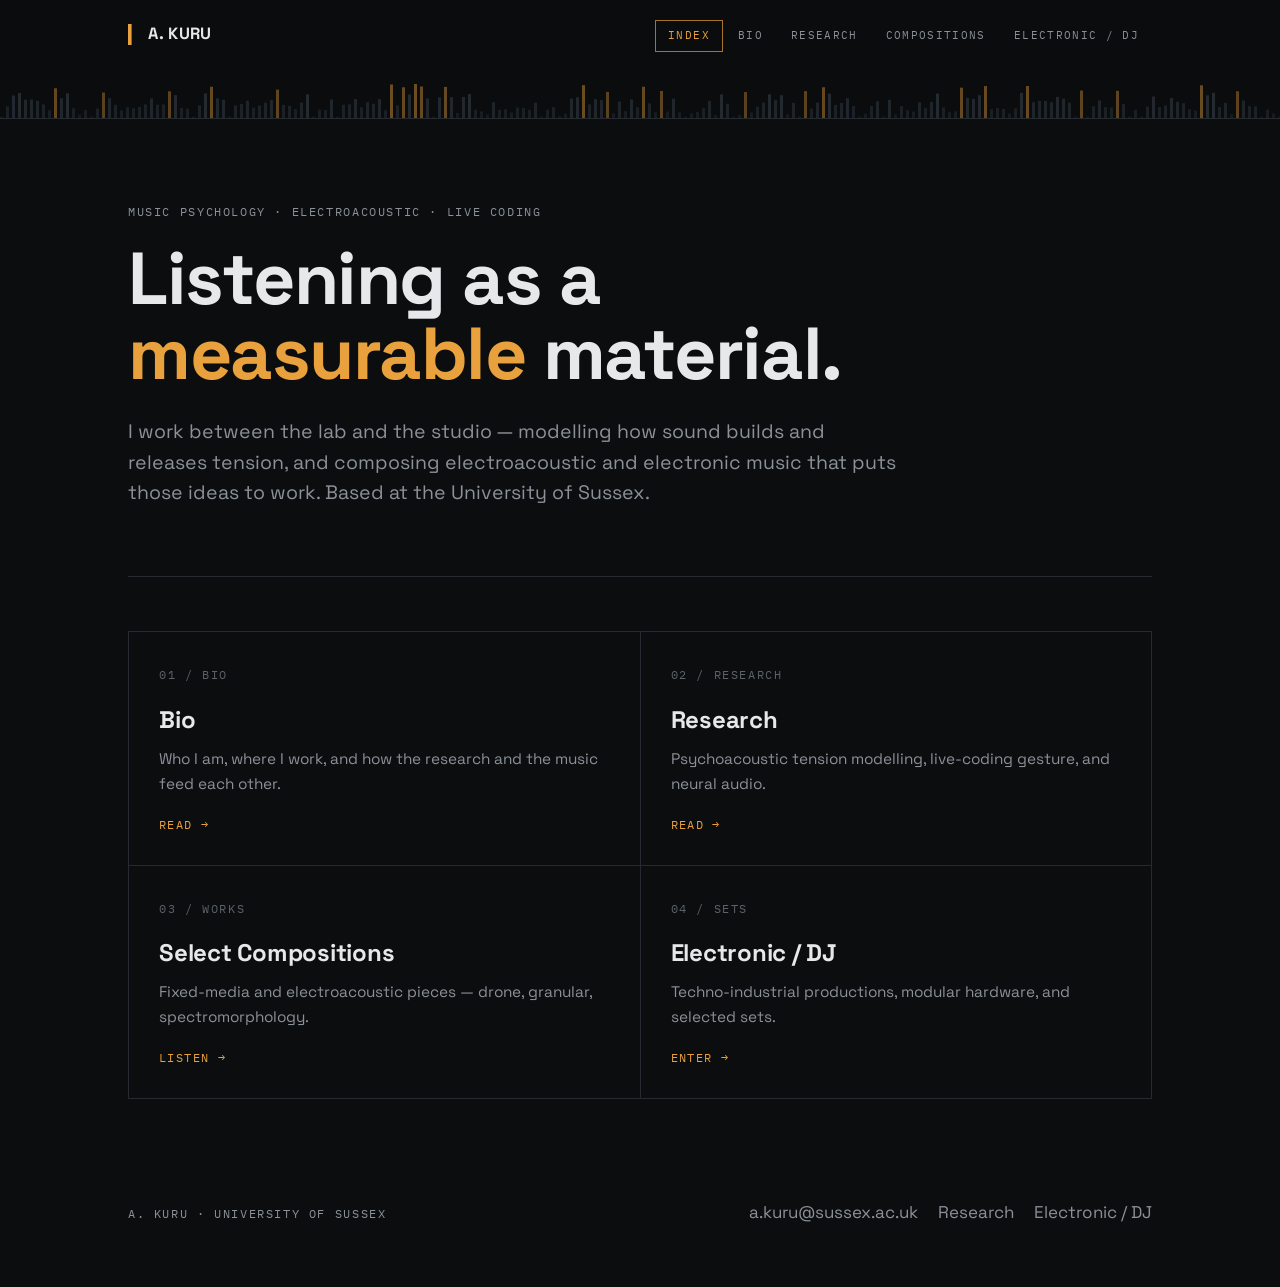
==== index.html @ d9a3c127 "Add files via upload" ====
<!doctype html>
<html lang="en">
<head>
<meta charset="utf-8">
<meta name="viewport" content="width=device-width, initial-scale=1">
<title>A. Kuru — Music Researcher · Composer</title>
<meta name="description" content="Research at the intersection of music psychology, electroacoustic composition, and live coding.">
<link rel="preconnect" href="https://fonts.googleapis.com">
<link rel="preconnect" href="https://fonts.gstatic.com" crossorigin>
<link href="https://fonts.googleapis.com/css2?family=Space+Grotesk:wght@400;500;600;700&family=IBM+Plex+Mono:wght@400;500&display=swap" rel="stylesheet">
<link rel="stylesheet" href="style.css">
</head>
<body>

<header class="site-head">
  <div class="head-inner">
    <div class="brand"><a href="index.html"><span class="tick">&#9613;</span> A. KURU</a></div>
    <nav class="primary">
      <a href="index.html" aria-current="page">Index</a>
      <a href="bio.html">Bio</a>
      <a href="research.html">Research</a>
      <a href="compositions.html">Compositions</a>
      <a href="electronic.html">Electronic / DJ</a>
    </nav>
  </div>
  <canvas class="spectrum" aria-hidden="true"></canvas>
</header>

<main class="wrap">

  <section class="hero">
    <p class="eyebrow mono">Music psychology · Electroacoustic · Live coding</p>
    <h1>Listening as a<br><span class="amber">measurable</span> material.</h1>
    <p class="lede">I work between the lab and the studio — modelling how sound
      builds and releases tension, and composing electroacoustic and electronic
      music that puts those ideas to work. Based at the University of Sussex.</p>
  </section>

  <section class="block" aria-label="Sections">
    <div class="cards">

      <a class="card" href="bio.html">
        <span class="idx mono">01 / Bio</span>
        <h3>Bio</h3>
        <p>Who I am, where I work, and how the research and the music feed each other.</p>
        <span class="go">Read &rarr;</span>
      </a>

      <a class="card" href="research.html">
        <span class="idx mono">02 / Research</span>
        <h3>Research</h3>
        <p>Psychoacoustic tension modelling, live-coding gesture, and neural audio.</p>
        <span class="go">Read &rarr;</span>
      </a>

      <a class="card" href="compositions.html">
        <span class="idx mono">03 / Works</span>
        <h3>Select Compositions</h3>
        <p>Fixed-media and electroacoustic pieces — drone, granular, spectromorphology.</p>
        <span class="go">Listen &rarr;</span>
      </a>

      <a class="card" href="electronic.html">
        <span class="idx mono">04 / Sets</span>
        <h3>Electronic / DJ</h3>
        <p>Techno-industrial productions, modular hardware, and selected sets.</p>
        <span class="go">Enter &rarr;</span>
      </a>

    </div>
  </section>

</main>

<footer class="site-foot">
  <div class="wrap foot-inner">
    <div class="mono">A. Kuru &middot; University of Sussex</div>
    <div class="foot-contact">
      <a href="mailto:a.kuru@sussex.ac.uk">a.kuru@sussex.ac.uk</a>
      <a href="research.html">Research</a>
      <a href="electronic.html">Electronic / DJ</a>
    </div>
  </div>
</footer>

<script src="script.js"></script>
</body>
</html>
---- style.css ----
/* ============================================================
   Shared styles — cold graphite + sodium-amber industrial
   Display/body: Space Grotesk · Data/labels/nav: IBM Plex Mono
   ============================================================ */

:root {
  --bg:      #0c0d0f;
  --bg-2:    #111316;
  --panel:   #15181c;
  --line:    #262a30;
  --line-2:  #34393f;
  --text:    #e7e8ea;
  --muted:   #8b9198;
  --faint:   #5c626a;
  --accent:  #e8a13c;   /* sodium-vapour amber */
  --accent-d:#a9722a;
  --steel:   #7d97a8;   /* cold secondary, used sparingly */
  --maxw:    1080px;
}

* { box-sizing: border-box; }

html { scroll-behavior: smooth; }

body {
  margin: 0;
  background: var(--bg);
  color: var(--text);
  font-family: "Space Grotesk", system-ui, sans-serif;
  font-size: 17px;
  line-height: 1.6;
  -webkit-font-smoothing: antialiased;
  text-rendering: optimizeLegibility;
}

::selection { background: var(--accent); color: #0c0d0f; }

a { color: var(--text); text-decoration: none; }

/* mono utility voice */
.mono {
  font-family: "IBM Plex Mono", ui-monospace, monospace;
  font-size: 0.72rem;
  letter-spacing: 0.14em;
  text-transform: uppercase;
  color: var(--muted);
}

/* ---------- layout shell ---------- */
.wrap { max-width: var(--maxw); margin: 0 auto; padding: 0 28px; }

/* ---------- masthead + nav ---------- */
.site-head {
  border-bottom: 1px solid var(--line);
  position: sticky; top: 0; z-index: 40;
  background: rgba(12,13,15,0.82);
  backdrop-filter: blur(9px);
}
.head-inner {
  display: flex; align-items: baseline; justify-content: space-between;
  gap: 24px; padding: 20px 28px; max-width: var(--maxw); margin: 0 auto;
}
.brand {
  font-weight: 700; font-size: 1.02rem; letter-spacing: 0.02em;
  color: var(--text); white-space: nowrap;
}
.brand a { display: inline-flex; align-items: baseline; gap: 10px; }
.brand .tick { color: var(--accent); font-family: "IBM Plex Mono", monospace; }

nav.primary { display: flex; flex-wrap: wrap; gap: 4px 2px; }
nav.primary a {
  font-family: "IBM Plex Mono", monospace;
  font-size: 0.7rem; letter-spacing: 0.12em; text-transform: uppercase;
  color: var(--muted); padding: 6px 12px; border: 1px solid transparent;
  transition: color .18s ease, border-color .18s ease;
}
nav.primary a:hover { color: var(--text); border-color: var(--line-2); }
nav.primary a[aria-current="page"] { color: var(--accent); border-color: var(--accent-d); }

/* ---------- spectrum signature strip ---------- */
.spectrum { display: block; width: 100%; height: 46px; opacity: 0.9; }

/* ---------- hero ---------- */
.hero { padding: 84px 0 68px; border-bottom: 1px solid var(--line); }
.eyebrow { margin: 0 0 20px; }
.hero h1 {
  margin: 0; font-weight: 700; letter-spacing: -0.02em; line-height: 1.02;
  font-size: clamp(2.4rem, 7vw, 4.6rem);
}
.hero h1 .amber { color: var(--accent); }
.hero .lede {
  margin: 26px 0 0; max-width: 60ch; color: var(--muted);
  font-size: clamp(1.02rem, 2.2vw, 1.22rem); line-height: 1.55;
}

/* ---------- page header (interior pages) ---------- */
.page-head { padding: 64px 0 30px; border-bottom: 1px solid var(--line); }
.page-head h1 {
  margin: 12px 0 0; font-weight: 700; letter-spacing: -0.015em;
  font-size: clamp(2rem, 5vw, 3.2rem); line-height: 1.05;
}
.page-head .lede { margin: 22px 0 0; max-width: 62ch; color: var(--muted); }

/* ---------- generic sections ---------- */
section.block { padding: 54px 0; border-bottom: 1px solid var(--line); }
section.block:last-of-type { border-bottom: none; }
.block h2 {
  font-size: 1.05rem; font-weight: 600; letter-spacing: 0.01em;
  margin: 0 0 22px; display: flex; align-items: center; gap: 14px;
}
.block h2::before {
  content: ""; width: 26px; height: 1px; background: var(--accent);
  flex: none;
}
p { margin: 0 0 18px; }
p:last-child { margin-bottom: 0; }
.muted { color: var(--muted); }

/* ---------- index nav-cards ---------- */
.cards { display: grid; grid-template-columns: repeat(2, 1fr); gap: 1px;
  background: var(--line); border: 1px solid var(--line); }
.card {
  background: var(--bg); padding: 34px 30px 30px; position: relative;
  display: flex; flex-direction: column; min-height: 176px;
  transition: background .2s ease;
}
.card:hover { background: var(--bg-2); }
.card .idx { color: var(--faint); }
.card h3 {
  margin: 16px 0 8px; font-size: 1.5rem; font-weight: 700; letter-spacing: -0.01em;
}
.card p { color: var(--muted); font-size: 0.96rem; margin: 0; }
.card .go {
  margin-top: auto; padding-top: 20px; color: var(--accent);
  font-family: "IBM Plex Mono", monospace; font-size: 0.72rem;
  letter-spacing: 0.12em; text-transform: uppercase;
  transform: translateX(0); transition: transform .2s ease;
}
.card:hover .go { transform: translateX(5px); }

/* ---------- listing rows (research / compositions) ---------- */
.rows { border-top: 1px solid var(--line); }
.row {
  display: grid; grid-template-columns: 84px 1fr auto; gap: 20px;
  align-items: baseline; padding: 22px 0; border-bottom: 1px solid var(--line);
}
.row .yr { color: var(--faint); font-family: "IBM Plex Mono", monospace;
  font-size: 0.78rem; letter-spacing: 0.06em; }
.row .body h3 { margin: 0 0 6px; font-size: 1.15rem; font-weight: 600; }
.row .body p { margin: 0; color: var(--muted); font-size: 0.95rem; }
.row .tag { justify-self: end; }
.tag {
  font-family: "IBM Plex Mono", monospace; font-size: 0.62rem;
  letter-spacing: 0.1em; text-transform: uppercase; color: var(--steel);
  border: 1px solid var(--line-2); padding: 3px 8px; white-space: nowrap;
}

/* ---------- inline links in prose ---------- */
.block a.link, .page-head a.link {
  color: var(--accent); border-bottom: 1px solid var(--accent-d);
  padding-bottom: 1px; transition: color .15s;
}
.block a.link:hover { color: #f4c072; }

/* ---------- footer ---------- */
.site-foot { padding: 46px 0 60px; }
.foot-inner {
  display: flex; flex-wrap: wrap; gap: 18px 40px;
  justify-content: space-between; align-items: baseline;
}
.foot-inner a { color: var(--muted); border-bottom: 1px solid transparent; }
.foot-inner a:hover { color: var(--text); border-bottom-color: var(--line-2); }
.foot-contact { display: flex; flex-wrap: wrap; gap: 20px; }

/* ---------- focus + motion ---------- */
:focus-visible { outline: 2px solid var(--accent); outline-offset: 3px; }
@media (prefers-reduced-motion: reduce) {
  html { scroll-behavior: auto; }
  * { animation: none !important; transition: none !important; }
}

/* ---------- responsive ---------- */
@media (max-width: 720px) {
  .head-inner { flex-direction: column; gap: 14px; align-items: flex-start; }
  .cards { grid-template-columns: 1fr; }
  .row { grid-template-columns: 60px 1fr; }
  .row .tag { grid-column: 2; justify-self: start; margin-top: 4px; }
}
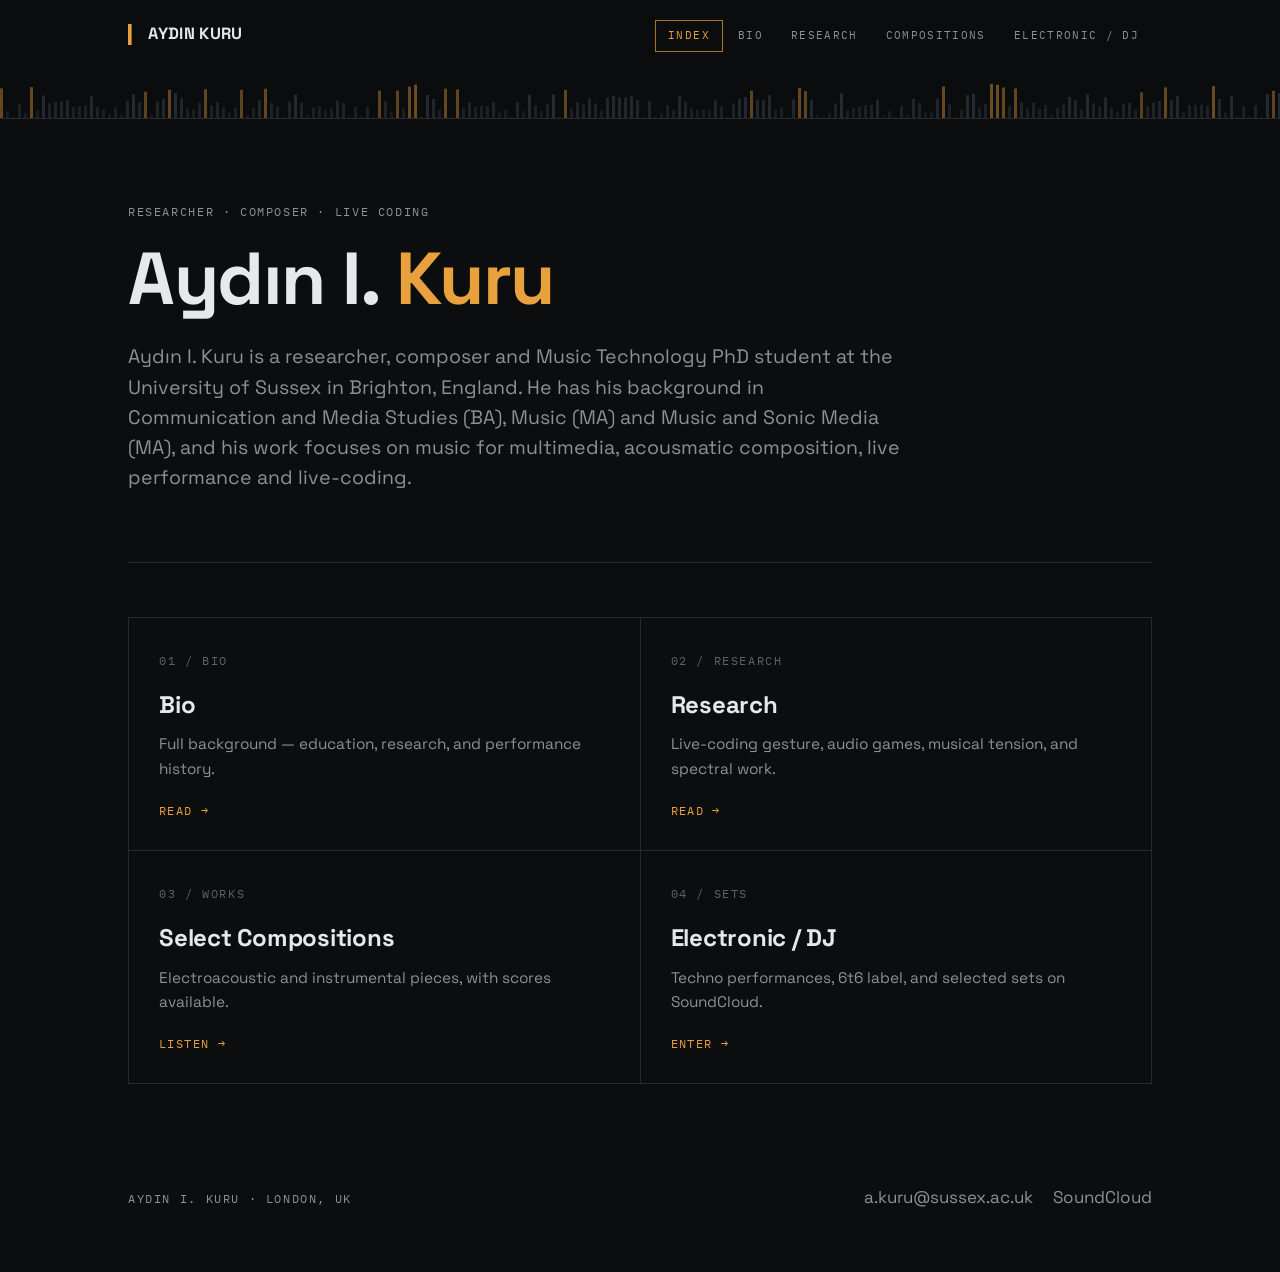
==== commit 371b46e6: "Add files via upload" ====
--- a/index.html
+++ b/index.html
@@ -3,8 +3,8 @@
 <head>
 <meta charset="utf-8">
 <meta name="viewport" content="width=device-width, initial-scale=1">
-<title>A. Kuru — Music Researcher · Composer</title>
-<meta name="description" content="Research at the intersection of music psychology, electroacoustic composition, and live coding.">
+<title>Aydın I. Kuru — Researcher · Composer</title>
+<meta name="description" content="Aydın I. Kuru — researcher, composer and Music Technology PhD student at the University of Sussex.">
 <link rel="preconnect" href="https://fonts.googleapis.com">
 <link rel="preconnect" href="https://fonts.gstatic.com" crossorigin>
 <link href="https://fonts.googleapis.com/css2?family=Space+Grotesk:wght@400;500;600;700&family=IBM+Plex+Mono:wght@400;500&display=swap" rel="stylesheet">
@@ -14,7 +14,7 @@
 
 <header class="site-head">
   <div class="head-inner">
-    <div class="brand"><a href="index.html"><span class="tick">&#9613;</span> A. KURU</a></div>
+    <div class="brand"><a href="index.html"><span class="tick">&#9613;</span> AYDIN KURU</a></div>
     <nav class="primary">
       <a href="index.html" aria-current="page">Index</a>
       <a href="bio.html">Bio</a>
@@ -29,11 +29,13 @@
 <main class="wrap">
 
   <section class="hero">
-    <p class="eyebrow mono">Music psychology · Electroacoustic · Live coding</p>
-    <h1>Listening as a<br><span class="amber">measurable</span> material.</h1>
-    <p class="lede">I work between the lab and the studio — modelling how sound
-      builds and releases tension, and composing electroacoustic and electronic
-      music that puts those ideas to work. Based at the University of Sussex.</p>
+    <p class="eyebrow mono">Researcher · Composer · Live coding</p>
+    <h1>Aydın I. <span class="amber">Kuru</span></h1>
+    <p class="lede">Aydın I. Kuru is a researcher, composer and Music Technology PhD
+      student at the University of Sussex in Brighton, England. He has his
+      background in Communication and Media Studies (BA), Music (MA) and Music and
+      Sonic Media (MA), and his work focuses on music for multimedia, acousmatic
+      composition, live performance and live-coding.</p>
   </section>
 
   <section class="block" aria-label="Sections">
@@ -42,28 +44,28 @@
       <a class="card" href="bio.html">
         <span class="idx mono">01 / Bio</span>
         <h3>Bio</h3>
-        <p>Who I am, where I work, and how the research and the music feed each other.</p>
+        <p>Full background — education, research, and performance history.</p>
         <span class="go">Read &rarr;</span>
       </a>
 
       <a class="card" href="research.html">
         <span class="idx mono">02 / Research</span>
         <h3>Research</h3>
-        <p>Psychoacoustic tension modelling, live-coding gesture, and neural audio.</p>
+        <p>Live-coding gesture, audio games, musical tension, and spectral work.</p>
         <span class="go">Read &rarr;</span>
       </a>
 
       <a class="card" href="compositions.html">
         <span class="idx mono">03 / Works</span>
         <h3>Select Compositions</h3>
-        <p>Fixed-media and electroacoustic pieces — drone, granular, spectromorphology.</p>
+        <p>Electroacoustic and instrumental pieces, with scores available.</p>
         <span class="go">Listen &rarr;</span>
       </a>
 
       <a class="card" href="electronic.html">
         <span class="idx mono">04 / Sets</span>
         <h3>Electronic / DJ</h3>
-        <p>Techno-industrial productions, modular hardware, and selected sets.</p>
+        <p>Techno performances, 6t6 label, and selected sets on SoundCloud.</p>
         <span class="go">Enter &rarr;</span>
       </a>
 
@@ -74,11 +76,10 @@
 
 <footer class="site-foot">
   <div class="wrap foot-inner">
-    <div class="mono">A. Kuru &middot; University of Sussex</div>
+    <div class="mono">Aydın I. Kuru &middot; London, UK</div>
     <div class="foot-contact">
       <a href="mailto:a.kuru@sussex.ac.uk">a.kuru@sussex.ac.uk</a>
-      <a href="research.html">Research</a>
-      <a href="electronic.html">Electronic / DJ</a>
+      <a href="https://soundcloud.com/aydin-kuru">SoundCloud</a>
     </div>
   </div>
 </footer>
--- a/style.css
+++ b/style.css
@@ -172,6 +172,25 @@
 .foot-inner a:hover { color: var(--text); border-bottom-color: var(--line-2); }
 .foot-contact { display: flex; flex-wrap: wrap; gap: 20px; }
 
+/* ---------- gig list (electronic) ---------- */
+.giglist { list-style: none; margin: 0; padding: 0;
+  border-top: 1px solid var(--line);
+  column-count: 2; column-gap: 40px; }
+.giglist li {
+  break-inside: avoid; padding: 9px 0; border-bottom: 1px solid var(--line);
+  display: grid; grid-template-columns: 58px 1fr; gap: 14px; align-items: baseline;
+}
+.giglist .d {
+  font-family: "IBM Plex Mono", monospace; font-size: 0.72rem;
+  letter-spacing: 0.04em; color: var(--accent);
+}
+.giglist .v { color: var(--muted); font-size: 0.93rem; }
+.giglist li.cancelled .v { color: var(--faint); text-decoration: line-through; }
+.giglist li.cancelled .d { color: var(--faint); }
+
+.embed { margin: 4px 0 30px; }
+.embed iframe { width: 100%; border: 1px solid var(--line); display: block; }
+
 /* ---------- focus + motion ---------- */
 :focus-visible { outline: 2px solid var(--accent); outline-offset: 3px; }
 @media (prefers-reduced-motion: reduce) {
@@ -185,4 +204,5 @@
   .cards { grid-template-columns: 1fr; }
   .row { grid-template-columns: 60px 1fr; }
   .row .tag { grid-column: 2; justify-self: start; margin-top: 4px; }
-}
+  .giglist { column-count: 1; }
+}
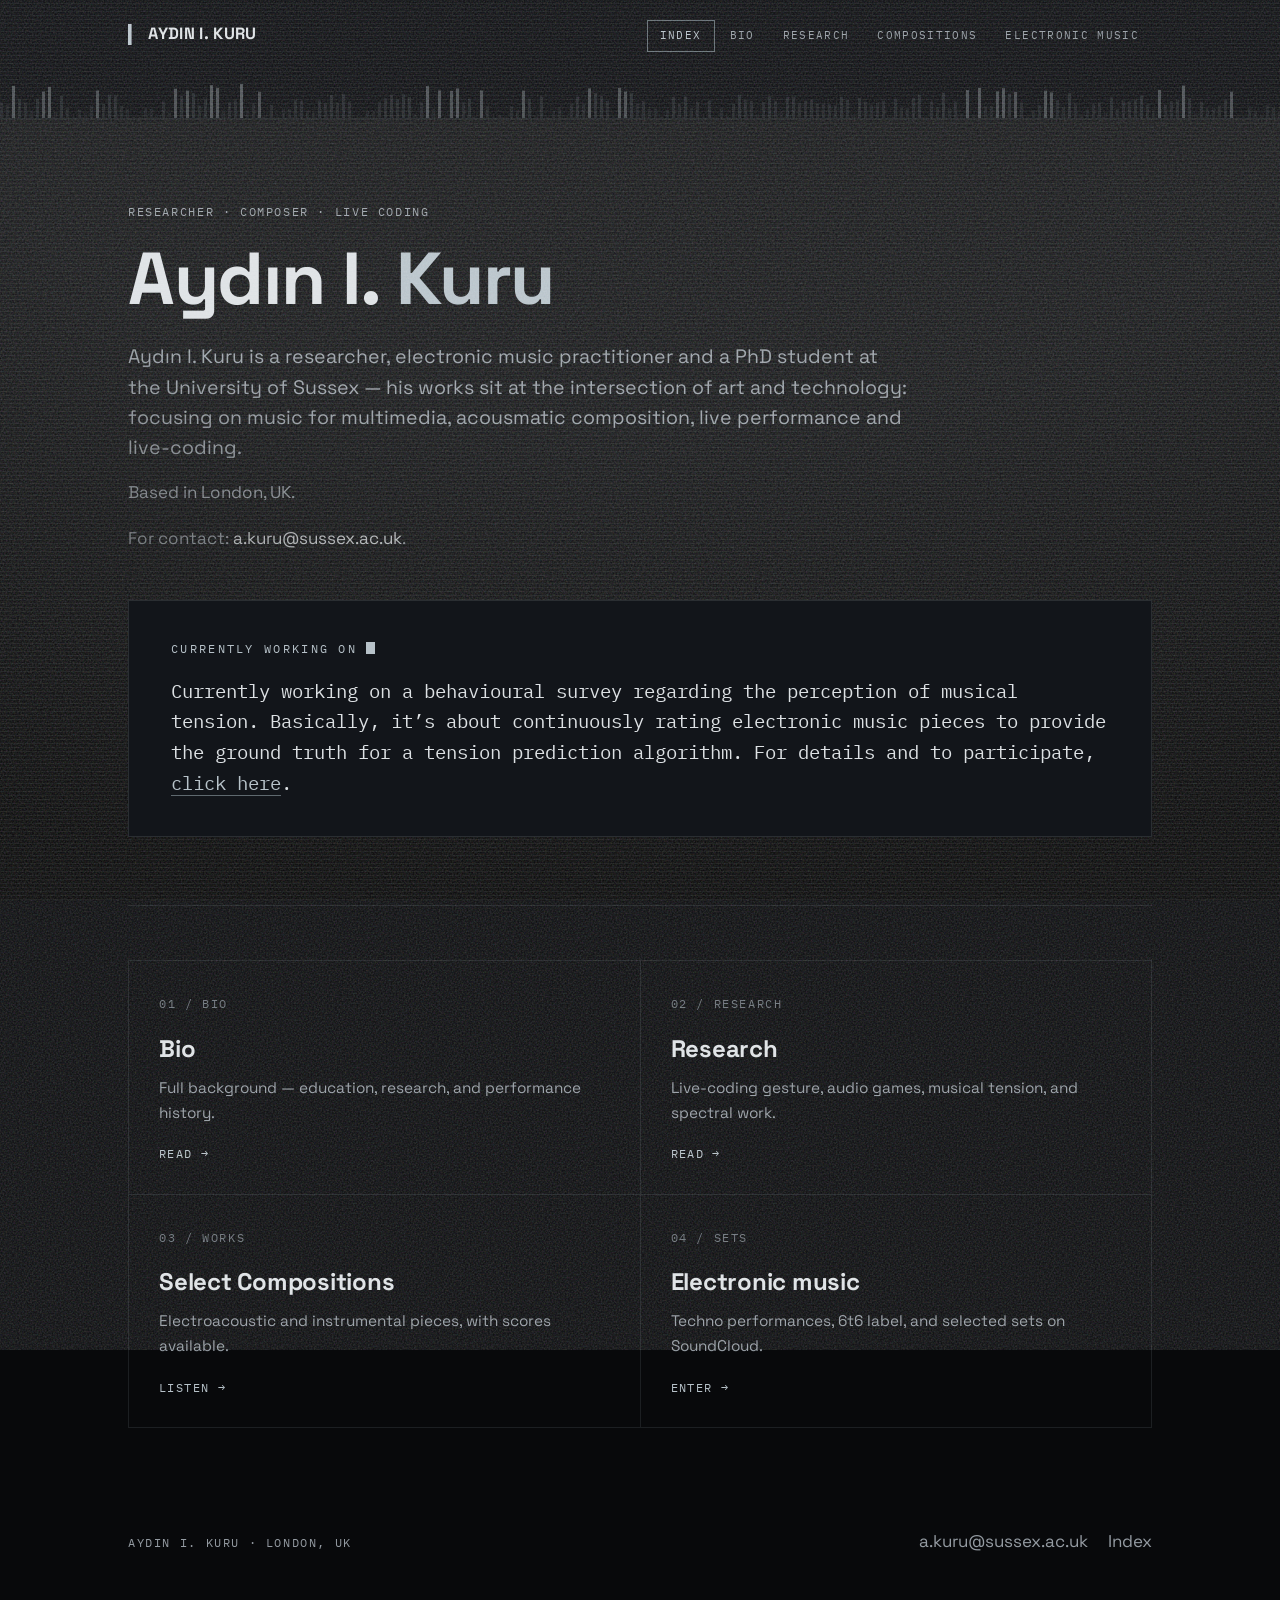
==== commit 2f6def97: "Add files via upload" ====
--- a/index.html
+++ b/index.html
@@ -1,5 +1,5 @@
 <!doctype html>
-<html lang="en">
+<html lang="en" class="grain-3">
 <head>
 <meta charset="utf-8">
 <meta name="viewport" content="width=device-width, initial-scale=1">
@@ -9,18 +9,25 @@
 <link rel="preconnect" href="https://fonts.gstatic.com" crossorigin>
 <link href="https://fonts.googleapis.com/css2?family=Space+Grotesk:wght@400;500;600;700&family=IBM+Plex+Mono:wght@400;500&display=swap" rel="stylesheet">
 <link rel="stylesheet" href="style.css">
+<link rel="icon" href="favicon.svg" type="image/svg+xml">
+<meta property="og:type" content="website">
+<meta property="og:title" content="Aydın I. Kuru — Researcher · Composer">
+<meta property="og:description" content="Aydın I. Kuru — researcher, composer and Music Technology PhD student at the University of Sussex.">
+<meta property="og:image" content="https://aydinkuru.com/og-image.png">
+<meta property="og:url" content="https://aydinkuru.com/">
+<meta name="twitter:card" content="summary_large_image">
 </head>
 <body>
 
 <header class="site-head">
   <div class="head-inner">
-    <div class="brand"><a href="index.html"><span class="tick">&#9613;</span> AYDIN KURU</a></div>
+    <div class="brand"><a href="index.html"><span class="tick">&#9613;</span> AYDIN I. KURU</a></div>
     <nav class="primary">
       <a href="index.html" aria-current="page">Index</a>
       <a href="bio.html">Bio</a>
       <a href="research.html">Research</a>
       <a href="compositions.html">Compositions</a>
-      <a href="electronic.html">Electronic / DJ</a>
+      <a href="electronic.html">Electronic music</a>
     </nav>
   </div>
   <canvas class="spectrum" aria-hidden="true"></canvas>
@@ -31,11 +38,22 @@
   <section class="hero">
     <p class="eyebrow mono">Researcher · Composer · Live coding</p>
     <h1>Aydın I. <span class="amber">Kuru</span></h1>
-    <p class="lede">Aydın I. Kuru is a researcher, composer and Music Technology PhD
-      student at the University of Sussex in Brighton, England. He has his
-      background in Communication and Media Studies (BA), Music (MA) and Music and
-      Sonic Media (MA), and his work focuses on music for multimedia, acousmatic
-      composition, live performance and live-coding.</p>
+    <p class="lede">Aydın I. Kuru is a researcher, electronic music practitioner
+      and a PhD student at the University of Sussex — his works sit at the
+      intersection of art and technology: focusing on music for multimedia,
+      acousmatic composition, live performance and live-coding.</p>
+    <p class="muted" style="margin-top:16px">Based in London, UK.</p>
+    <p class="muted" style="margin-top:8px">For contact:
+      <a class="link" href="mailto:a.kuru@sussex.ac.uk">a.kuru@sussex.ac.uk</a>.</p>
+
+    <div class="now-box">
+      <p class="now-label">Currently working on</p>
+      <p>Currently working on a behavioural survey regarding the perception of
+        musical tension. Basically, it&rsquo;s about continuously rating electronic
+        music pieces to provide the ground truth for a tension prediction
+        algorithm. For details and to participate,
+        <a class="link" href="survey.html">click here</a>.</p>
+    </div>
   </section>
 
   <section class="block" aria-label="Sections">
@@ -64,7 +82,7 @@
 
       <a class="card" href="electronic.html">
         <span class="idx mono">04 / Sets</span>
-        <h3>Electronic / DJ</h3>
+        <h3>Electronic music</h3>
         <p>Techno performances, 6t6 label, and selected sets on SoundCloud.</p>
         <span class="go">Enter &rarr;</span>
       </a>
@@ -79,7 +97,7 @@
     <div class="mono">Aydın I. Kuru &middot; London, UK</div>
     <div class="foot-contact">
       <a href="mailto:a.kuru@sussex.ac.uk">a.kuru@sussex.ac.uk</a>
-      <a href="https://soundcloud.com/aydin-kuru">SoundCloud</a>
+      <a href="index.html">Index</a>
     </div>
   </div>
 </footer>
--- a/style.css
+++ b/style.css
@@ -4,27 +4,27 @@
    ============================================================ */
 
 :root {
-  --bg:      #0c0d0f;
-  --bg-2:    #111316;
-  --panel:   #15181c;
-  --line:    #262a30;
-  --line-2:  #34393f;
-  --text:    #e7e8ea;
-  --muted:   #8b9198;
-  --faint:   #5c626a;
-  --accent:  #e8a13c;   /* sodium-vapour amber */
-  --accent-d:#a9722a;
-  --steel:   #7d97a8;   /* cold secondary, used sparingly */
+  --bg:      #08090b;
+  --bg-2:    #0d0e10;
+  --panel:   #101113;
+  --line:    #1c1f22;
+  --line-2:  #2a2e32;
+  --text:    #dde1e4;
+  --muted:   #949ba2;
+  --faint:   #6a7178;
+  --accent:  #b7c2c9;   /* cool pale grey highlight */
+  --accent-d:#5f696f;
+  --steel:   #8593a0;   /* cold secondary, used sparingly */
   --maxw:    1080px;
 }
 
 * { box-sizing: border-box; }
 
-html { scroll-behavior: smooth; }
+html { scroll-behavior: smooth; background: var(--bg); }
 
 body {
   margin: 0;
-  background: var(--bg);
+  background: transparent;
   color: var(--text);
   font-family: "Space Grotesk", system-ui, sans-serif;
   font-size: 17px;
@@ -33,7 +33,95 @@
   text-rendering: optimizeLegibility;
 }
 
-::selection { background: var(--accent); color: #0c0d0f; }
+::selection { background: var(--accent); color: #08090b; }
+
+/* ============ grain / noise system ============
+   Intensity set on <html class="grain-1|2|3|4"> — higher = more extreme.
+   Layers: html::before = backdrop noise (behind content),
+   body::before = animated grain overlay, body::after = scanlines + vignette. */
+
+html::before {  /* backdrop noise, sits behind the content */
+  content: ""; position: fixed; inset: 0; z-index: 0; pointer-events: none;
+  background-image: url("data:image/svg+xml,%3Csvg xmlns='http://www.w3.org/2000/svg' width='300' height='300'%3E%3Cfilter id='b'%3E%3CfeTurbulence type='fractalNoise' baseFrequency='0.4' numOctaves='2' stitchTiles='stitch'/%3E%3C/filter%3E%3Crect width='100%25' height='100%25' filter='url(%23b)'/%3E%3C/svg%3E");
+  background-size: 300px; opacity: 0; mix-blend-mode: screen;
+}
+body::before {  /* animated grain overlay, on top */
+  content: ""; position: fixed; top: -50%; left: -50%; width: 200%; height: 200%;
+  z-index: 9998; pointer-events: none;
+  background-image: url("data:image/svg+xml,%3Csvg xmlns='http://www.w3.org/2000/svg' width='160' height='160'%3E%3Cfilter id='n'%3E%3CfeTurbulence type='fractalNoise' baseFrequency='0.8' numOctaves='2' stitchTiles='stitch'/%3E%3C/filter%3E%3Crect width='100%25' height='100%25' filter='url(%23n)'/%3E%3C/svg%3E");
+  background-size: 170px; opacity: 0.08; mix-blend-mode: screen;
+  animation: grain 0.42s steps(1) infinite;
+}
+@keyframes grain {
+  0%   { transform: translate(0,0); }
+  20%  { transform: translate(-6%,4%); }
+  40%  { transform: translate(5%,-7%); }
+  60%  { transform: translate(-8%,-3%); }
+  80%  { transform: translate(7%,6%); }
+  100% { transform: translate(-4%,2%); }
+}
+body::after {  /* scanlines + edge vignette */
+  content: ""; position: fixed; inset: 0; z-index: 9997; pointer-events: none;
+  background:
+    repeating-linear-gradient(0deg, rgba(200,214,222,0.03) 0 1px, transparent 1px 3px),
+    radial-gradient(120% 92% at 50% 6%, transparent 52%, rgba(0,0,0,0.64) 100%);
+}
+
+/* ---- level 2 : medium ---- */
+html.grain-2::before { opacity: 0.06; }
+html.grain-2 body::before { opacity: 0.15; background-size: 190px; }
+html.grain-2 body::after { background:
+  repeating-linear-gradient(0deg, rgba(200,214,222,0.04) 0 1px, transparent 1px 3px),
+  radial-gradient(120% 92% at 50% 6%, transparent 50%, rgba(0,0,0,0.70) 100%); }
+
+/* ---- level 3 : heavy ---- */
+html.grain-3::before { opacity: 0.13; }
+html.grain-3 body::before { opacity: 0.24; background-size: 210px; animation-duration: 0.34s; }
+html.grain-3 body::after { background:
+  repeating-linear-gradient(0deg, rgba(200,214,222,0.055) 0 1px, transparent 1px 4px),
+  radial-gradient(120% 92% at 50% 6%, transparent 46%, rgba(0,0,0,0.78) 100%); }
+
+/* ---- level 4 : extreme / degraded VHS ---- */
+html.grain-4::before { opacity: 0.22; }
+html.grain-4 body::before { opacity: 0.36; background-size: 240px; animation-duration: 0.26s; }
+html.grain-4 body::after {
+  background:
+    repeating-linear-gradient(0deg, rgba(200,214,222,0.09) 0 1px, transparent 1px 3px),
+    radial-gradient(115% 90% at 50% 4%, transparent 40%, rgba(0,0,0,0.9) 100%);
+  animation: flicker 3.4s steps(2) infinite;
+}
+@keyframes flicker { 0%,96%,100% { opacity: 1; } 97% { opacity: 0.8; } 99% { opacity: 0.93; } }
+
+/* ---- DJ page: distinct red accent ---- */
+html.dj {
+  --accent:  #d23c33;
+  --accent-d:#7d2620;
+  --steel:   #d23c33;
+}
+html.dj ::selection { background: var(--accent); color: #08090b; }
+
+/* YouTube click-through thumbnail */
+.yt-thumb {
+  position: relative; display: block; aspect-ratio: 16 / 9; overflow: hidden;
+  border: 1px solid var(--line); margin: 4px 0 6px;
+}
+.yt-thumb img {
+  width: 100%; height: 100%; object-fit: cover; display: block;
+  filter: grayscale(0.35) contrast(1.05); transition: transform .3s ease, filter .3s ease;
+}
+.yt-thumb:hover img { transform: scale(1.03); filter: none; }
+.yt-thumb::after {
+  content: ""; position: absolute; top: 50%; left: 50%; z-index: 1;
+  transform: translate(-50%,-50%); width: 68px; height: 68px; border-radius: 50%;
+  background: rgba(0,0,0,0.5); border: 1.5px solid var(--accent);
+  transition: background .25s ease;
+}
+.yt-thumb:hover::after { background: rgba(0,0,0,0.72); }
+.yt-thumb::before {
+  content: ""; position: absolute; top: 50%; left: 50%; z-index: 2;
+  transform: translate(-38%,-50%); width: 0; height: 0; border-style: solid;
+  border-width: 11px 0 11px 19px; border-color: transparent transparent transparent #fff;
+}
 
 a { color: var(--text); text-decoration: none; }
 
@@ -53,7 +141,7 @@
 .site-head {
   border-bottom: 1px solid var(--line);
   position: sticky; top: 0; z-index: 40;
-  background: rgba(12,13,15,0.82);
+  background: rgba(8,9,11,0.82);
   backdrop-filter: blur(9px);
 }
 .head-inner {
@@ -86,6 +174,17 @@
 .hero h1 {
   margin: 0; font-weight: 700; letter-spacing: -0.02em; line-height: 1.02;
   font-size: clamp(2.4rem, 7vw, 4.6rem);
+  position: relative; animation: hglitch 7.5s infinite;
+}
+@keyframes hglitch {
+  0%, 90%, 100% { transform: translate(0); text-shadow: none; }
+  91% { transform: translate(-2px, 1px);
+        text-shadow: 2px 0 rgba(183,194,201,0.55), -2px 0 rgba(110,122,132,0.55); }
+  93% { transform: translate(2px, -1px);
+        text-shadow: -3px 0 rgba(183,194,201,0.5), 2px 0 rgba(110,122,132,0.5); }
+  95% { transform: translate(-1px, 0);
+        text-shadow: 1px 0 rgba(183,194,201,0.4); }
+  97% { transform: translate(1px, 1px); text-shadow: none; }
 }
 .hero h1 .amber { color: var(--accent); }
 .hero .lede {
@@ -190,6 +289,44 @@
 
 .embed { margin: 4px 0 30px; }
 .embed iframe { width: 100%; border: 1px solid var(--line); display: block; }
+.embed.video iframe { aspect-ratio: 16 / 9; height: auto; }
+
+/* images / audio / video */
+.media { width: 100%; height: auto; display: block;
+  border: 1px solid var(--line); margin: 6px 0; background: #000; }
+audio.media { border: none; }
+figure.media-fig { margin: 0 0 24px; }
+figure.media-fig figcaption {
+  font-family: "IBM Plex Mono", monospace; font-size: 0.68rem;
+  letter-spacing: 0.06em; color: var(--muted); margin-top: 8px;
+}
+
+/* Currently-working-on box — clean surface above the grain */
+.now-box {
+  position: relative; z-index: 9999; margin-top: 48px;
+  background: #12151a; border: 1px solid var(--line-2); padding: 38px 42px;
+}
+.now-box .now-label {
+  font-family: "IBM Plex Mono", monospace; font-size: 0.72rem;
+  letter-spacing: 0.2em; text-transform: uppercase; color: var(--accent);
+  margin: 0 0 18px; display: flex; align-items: center; gap: 9px;
+}
+.now-box .now-label::after {
+  content: ""; width: 9px; height: 1em; background: var(--accent);
+  animation: blink 1.1s steps(1) infinite;
+}
+@keyframes blink { 0%,50% { opacity: 1; } 51%,100% { opacity: 0; } }
+.now-box p {
+  font-family: "IBM Plex Mono", monospace; font-size: 1.16rem;
+  line-height: 1.65; color: var(--text); margin: 0;
+}
+.now-box a.link { color: var(--accent); border-bottom: 1px solid var(--accent-d); }
+
+/* screen-reader-only */
+.visually-hidden {
+  position: absolute; width: 1px; height: 1px; padding: 0; margin: -1px;
+  overflow: hidden; clip: rect(0,0,0,0); white-space: nowrap; border: 0;
+}
 
 /* ---------- focus + motion ---------- */
 :focus-visible { outline: 2px solid var(--accent); outline-offset: 3px; }
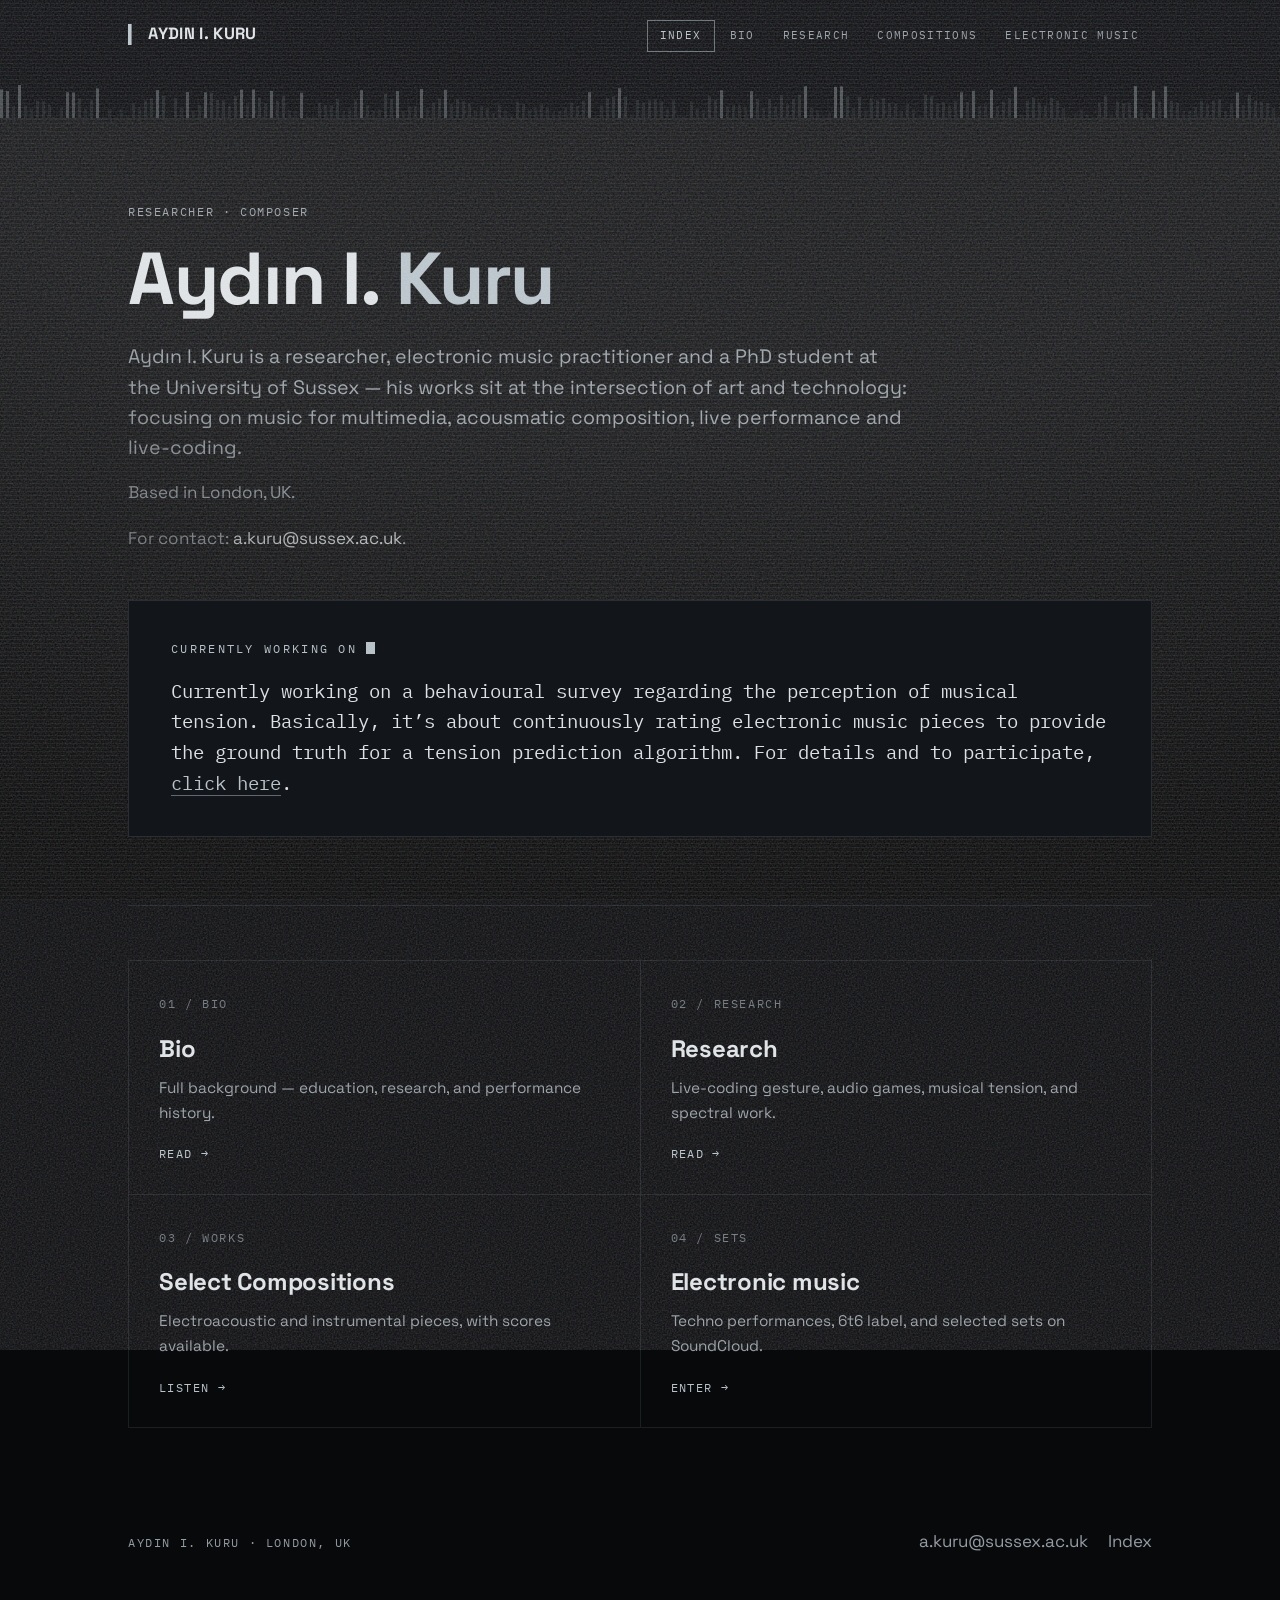
==== commit fa41075c: "Update index.html" ====
--- a/index.html
+++ b/index.html
@@ -36,7 +36,7 @@
 <main class="wrap">
 
   <section class="hero">
-    <p class="eyebrow mono">Researcher · Composer · Live coding</p>
+    <p class="eyebrow mono">Researcher · Composer </p>
     <h1>Aydın I. <span class="amber">Kuru</span></h1>
     <p class="lede">Aydın I. Kuru is a researcher, electronic music practitioner
       and a PhD student at the University of Sussex — his works sit at the
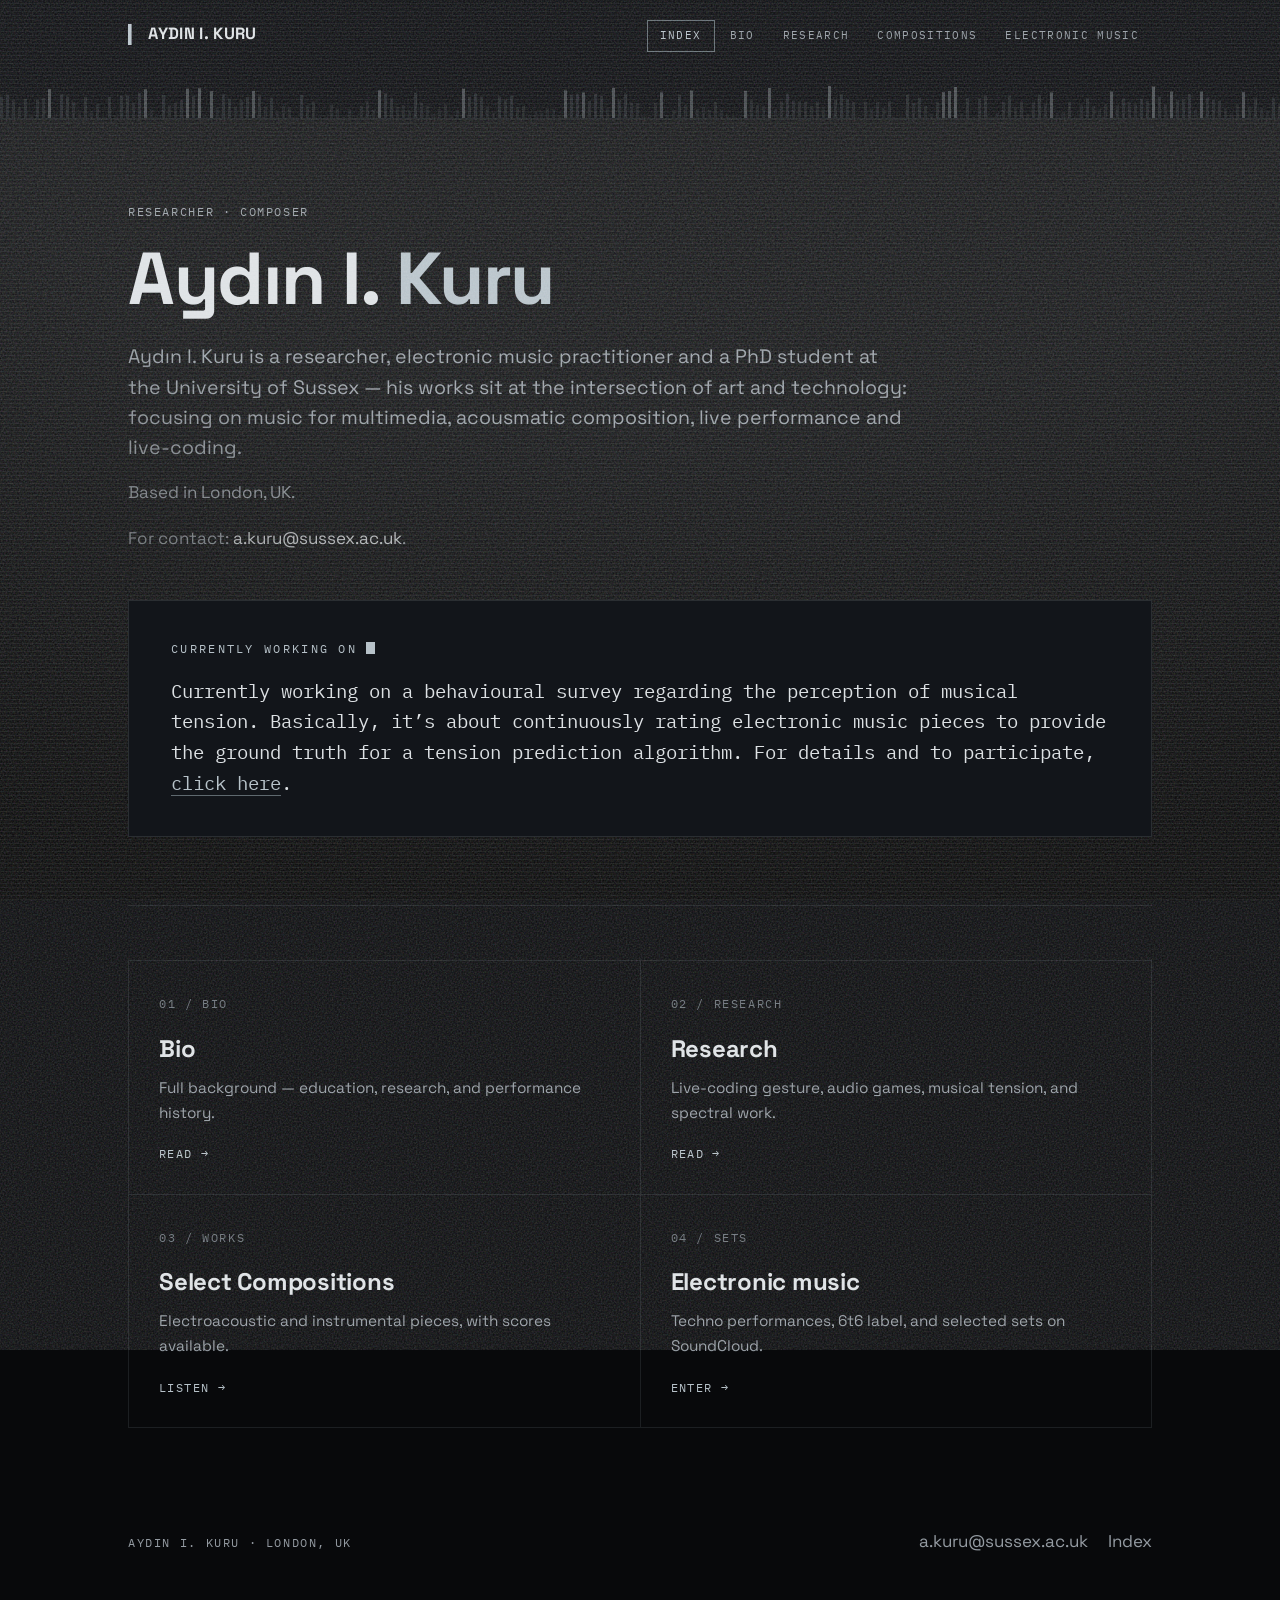
==== commit eb76c68f: "Update index.html" ====
--- a/index.html
+++ b/index.html
@@ -3,7 +3,7 @@
 <head>
 <meta charset="utf-8">
 <meta name="viewport" content="width=device-width, initial-scale=1">
-<title>Aydın I. Kuru — Researcher · Composer</title>
+<title>Aydın I. Kuru — Researcher · Composer ·Electronic Musician</title>
 <meta name="description" content="Aydın I. Kuru — researcher, composer and Music Technology PhD student at the University of Sussex.">
 <link rel="preconnect" href="https://fonts.googleapis.com">
 <link rel="preconnect" href="https://fonts.gstatic.com" crossorigin>
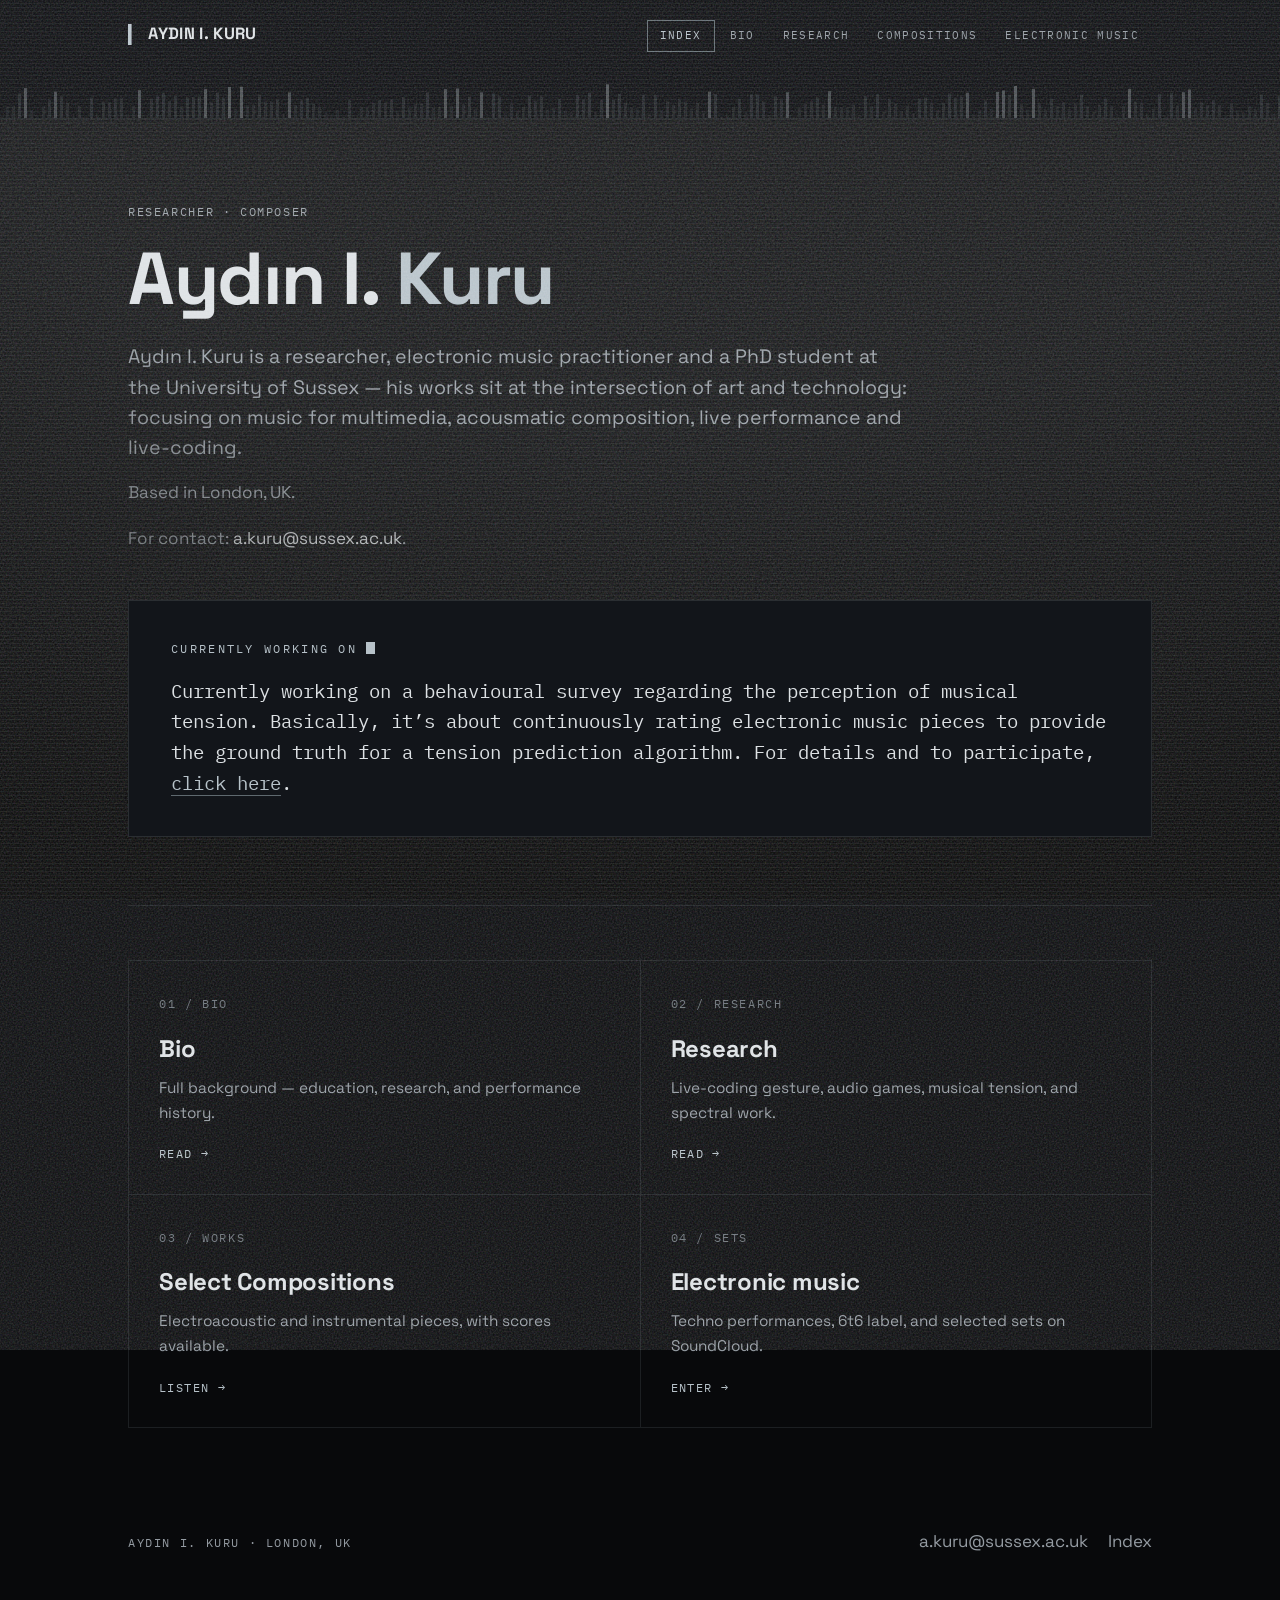
==== commit 09ff5653: "Update index.html" ====
--- a/index.html
+++ b/index.html
@@ -3,7 +3,7 @@
 <head>
 <meta charset="utf-8">
 <meta name="viewport" content="width=device-width, initial-scale=1">
-<title>Aydın I. Kuru — Researcher · Composer ·Electronic Musician</title>
+<title>Aydın I. Kuru — Researcher · Composer · Electronic Musician</title>
 <meta name="description" content="Aydın I. Kuru — researcher, composer and Music Technology PhD student at the University of Sussex.">
 <link rel="preconnect" href="https://fonts.googleapis.com">
 <link rel="preconnect" href="https://fonts.gstatic.com" crossorigin>
